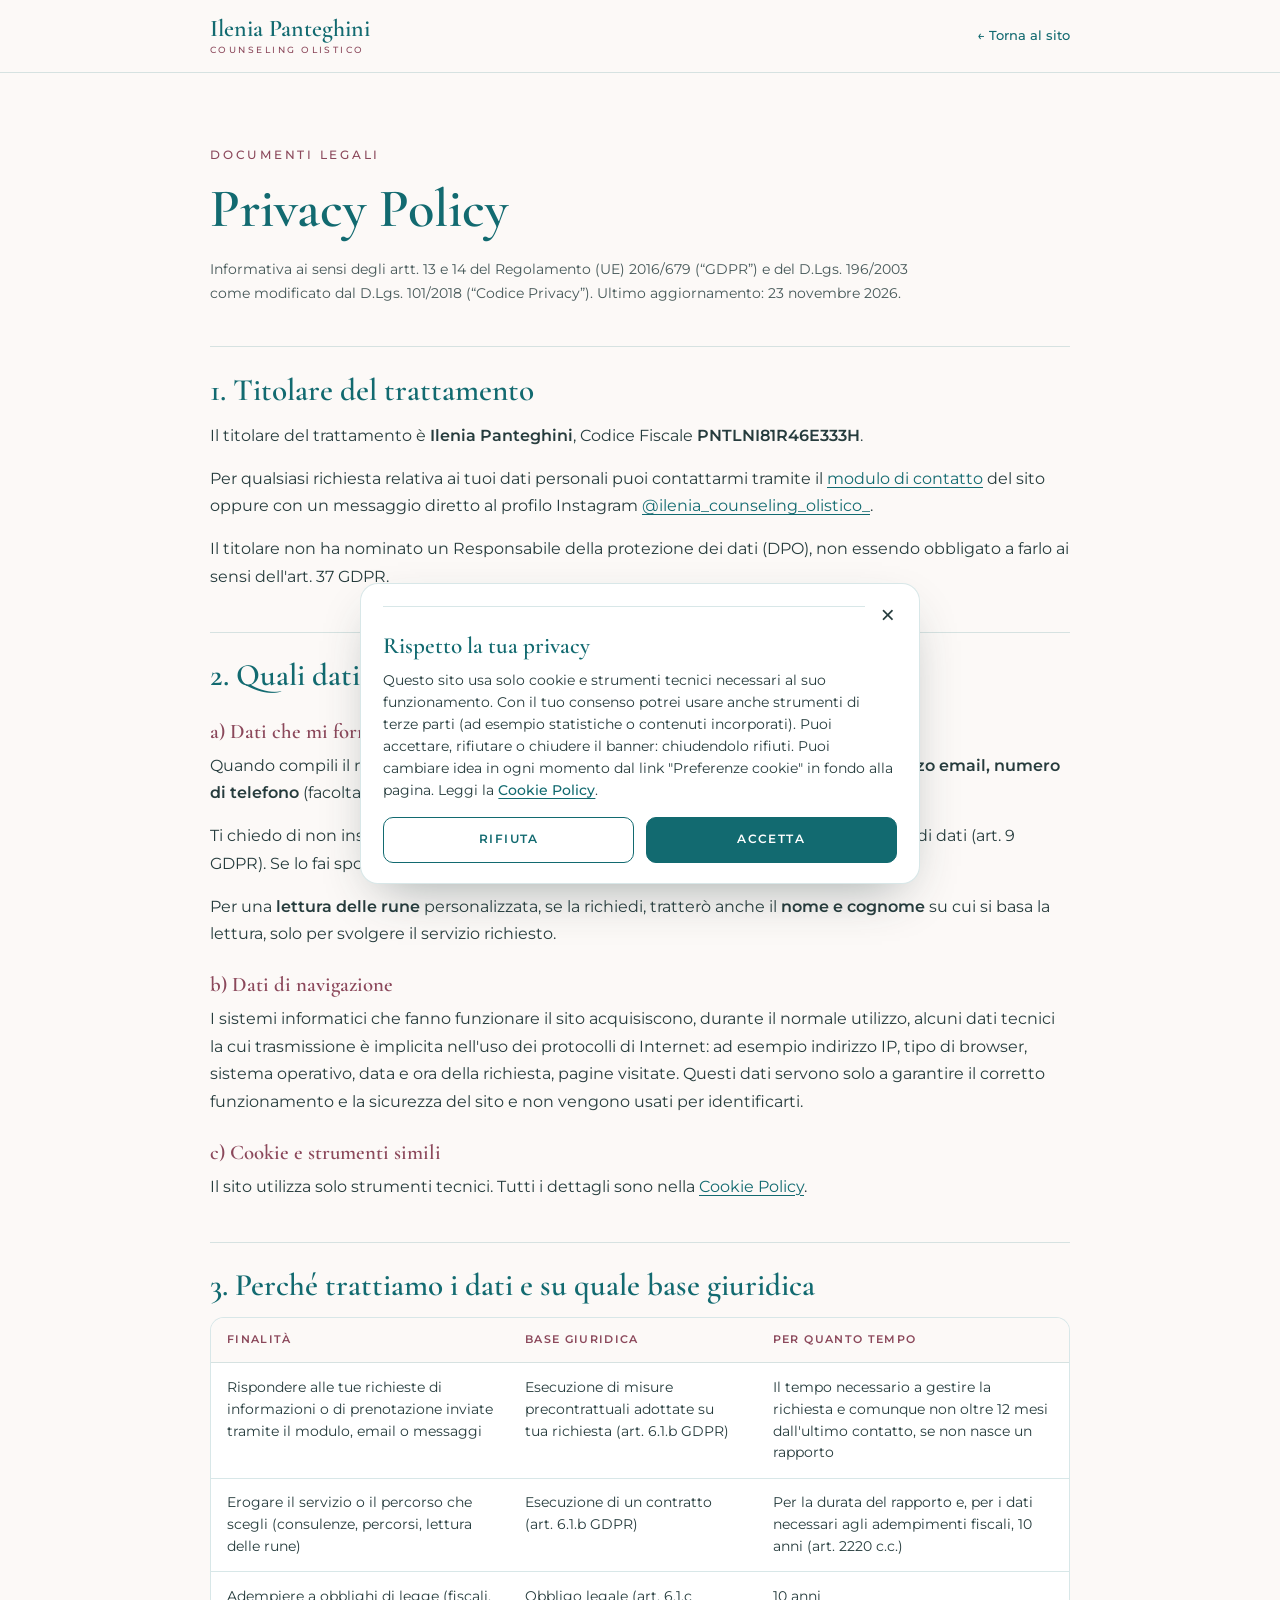
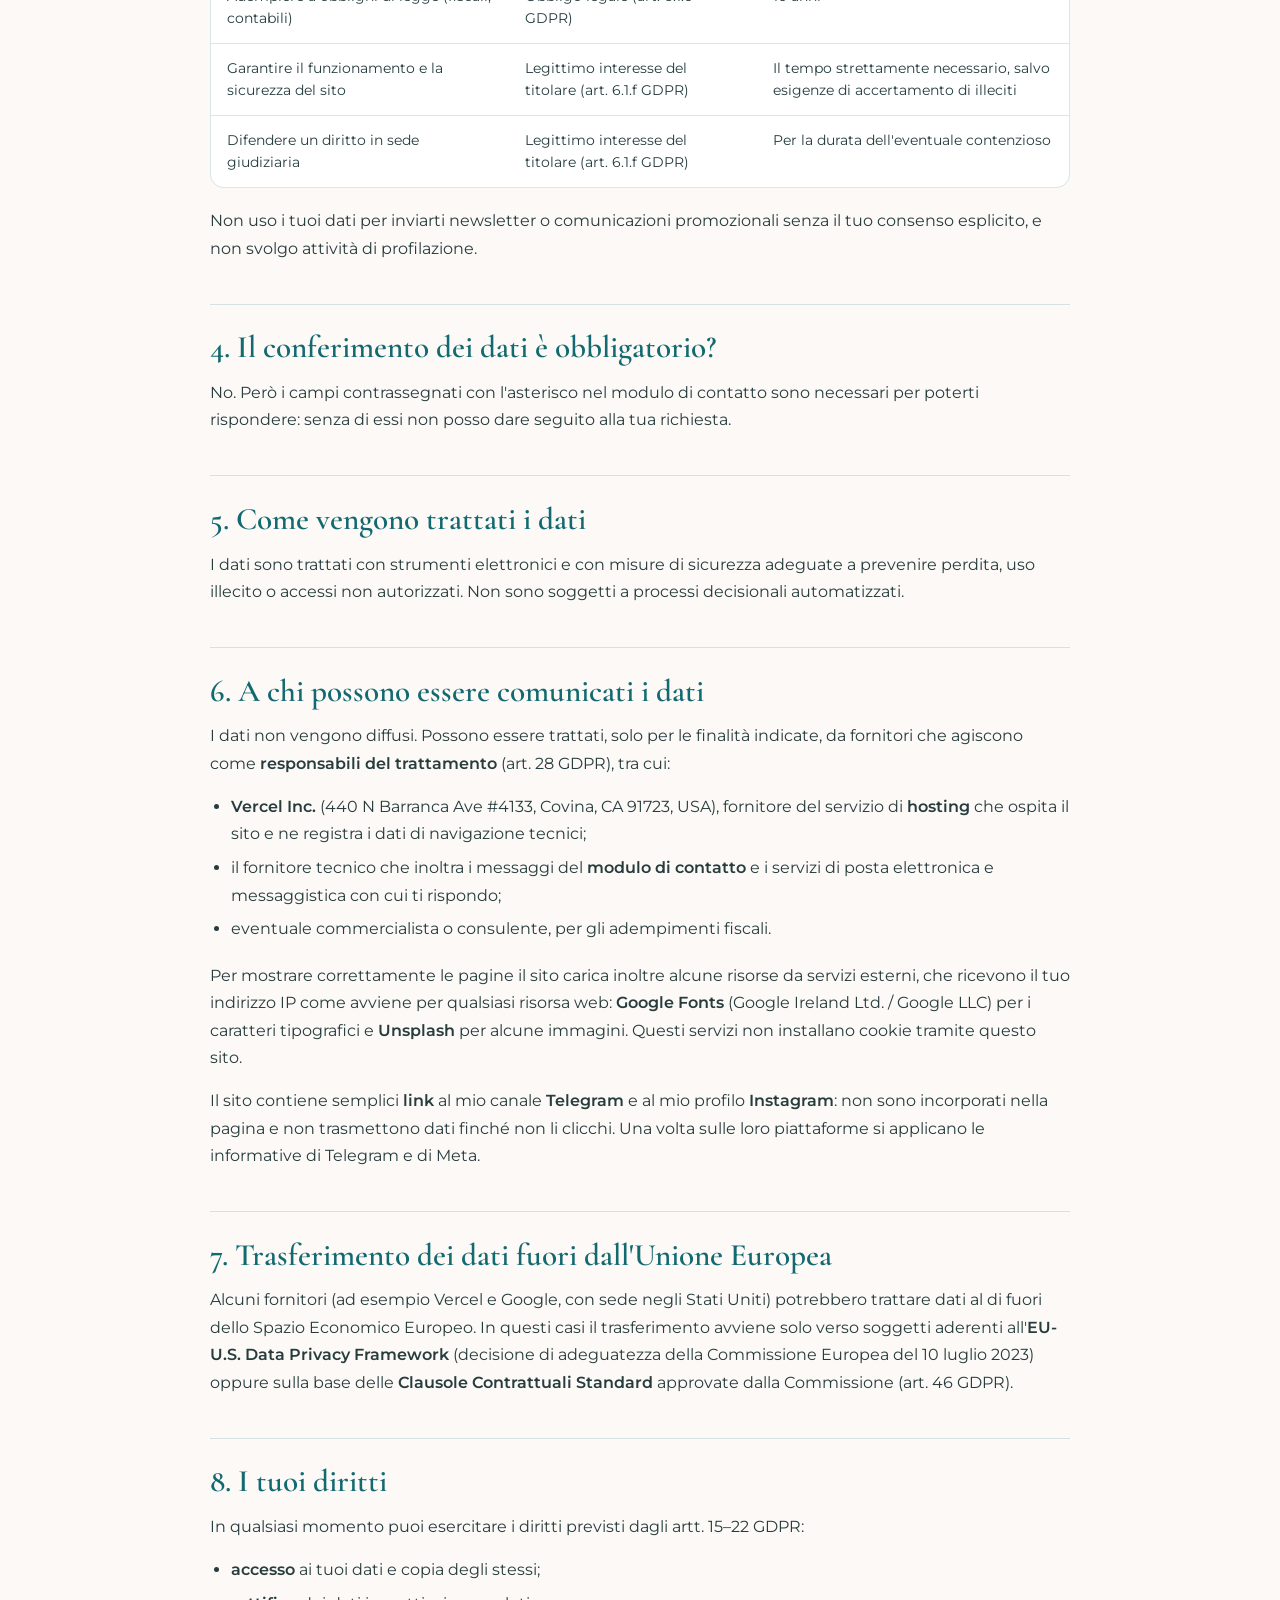
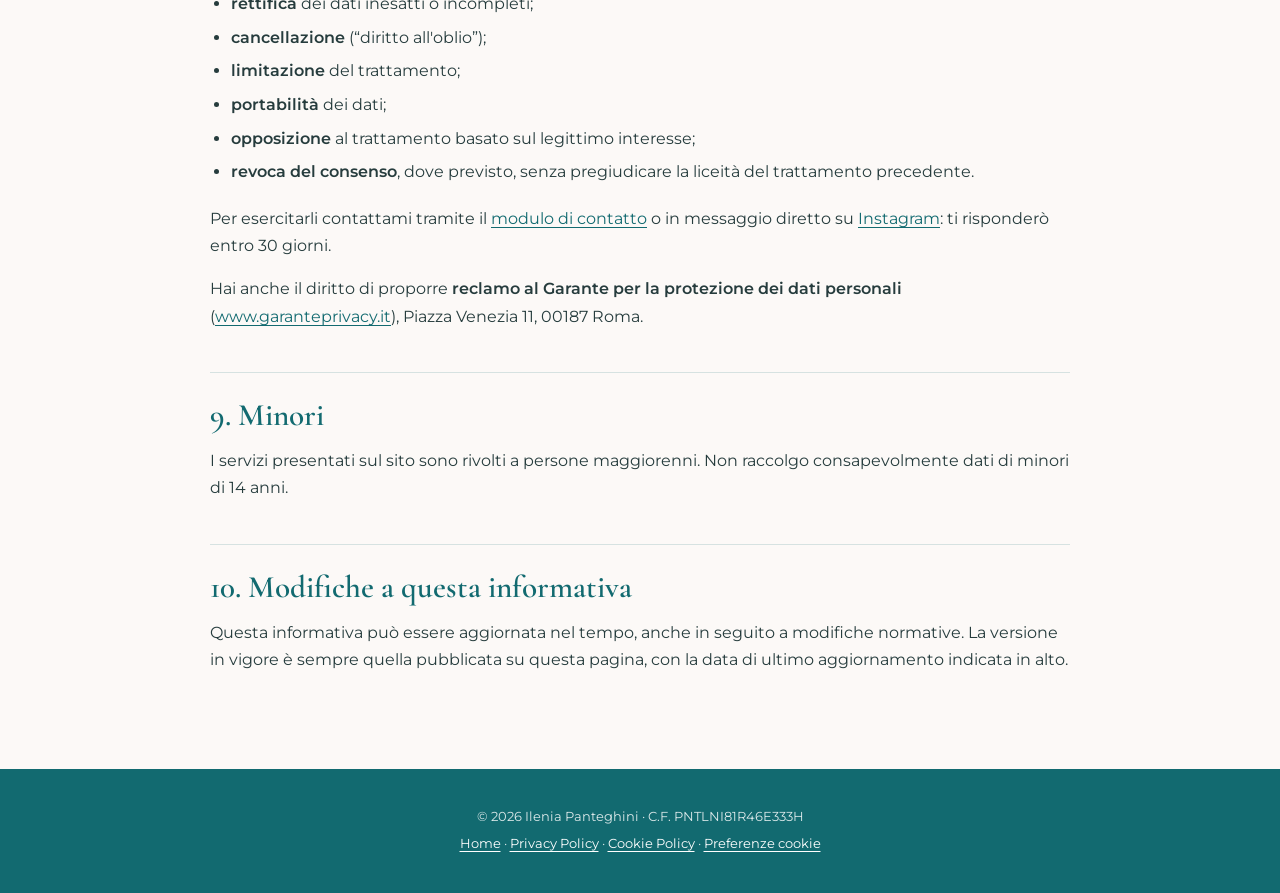
==== privacy-policy.html @ e809b04d "Nuovi servizi, video Storytime, sezione Telegram e documenti legali - Servizi riuniti in un'unica gr" ====
<!doctype html>
<html lang="it">
<head>
<meta charset="utf-8">
<meta name="viewport" content="width=device-width, initial-scale=1">
<title>Privacy Policy | Ilenia Panteghini</title>
<meta name="description" content="Informativa sul trattamento dei dati personali del sito di Ilenia Panteghini, ai sensi degli artt. 13 e 14 del Regolamento UE 2016/679 (GDPR).">
<meta name="robots" content="noindex, follow">
<meta name="theme-color" content="#126A70">
<link rel="preconnect" href="https://fonts.googleapis.com">
<link rel="preconnect" href="https://fonts.gstatic.com" crossorigin>
<link href="https://fonts.googleapis.com/css2?family=Cormorant+Garamond:wght@600&family=Montserrat:wght@400;500;600&display=swap" rel="stylesheet">
<link rel="stylesheet" href="legal.css">
</head>
<body>
<header class="lg-header">
  <div class="lg-wrap">
    <a class="lg-brand" href="index.html"><span>Ilenia Panteghini</span><small>Counseling olistico</small></a>
    <a class="lg-back" href="index.html">← Torna al sito</a>
  </div>
</header>

<main class="lg-wrap lg-main">
  <span class="lg-eyebrow">Documenti legali</span>
  <h1>Privacy Policy</h1>
  <p class="lg-meta">Informativa ai sensi degli artt. 13 e 14 del Regolamento (UE) 2016/679 (“GDPR”) e del D.Lgs. 196/2003 come modificato dal D.Lgs. 101/2018 (“Codice Privacy”). Ultimo aggiornamento: 23 novembre 2026.</p>

  <h2>1. Titolare del trattamento</h2>
  <p>Il titolare del trattamento è <strong>Ilenia Panteghini</strong>, Codice Fiscale <strong>PNTLNI81R46E333H</strong>.</p>
  <p>Per qualsiasi richiesta relativa ai tuoi dati personali puoi contattarmi tramite il <a href="index.html#contatti">modulo di contatto</a> del sito oppure con un messaggio diretto al profilo Instagram <a href="https://www.instagram.com/ilenia_counseling_olistico_/" target="_blank" rel="noopener">@ilenia_counseling_olistico_</a>.</p>
  <p>Il titolare non ha nominato un Responsabile della protezione dei dati (DPO), non essendo obbligato a farlo ai sensi dell'art. 37 GDPR.</p>

  <h2>2. Quali dati trattiamo</h2>
  <h3>a) Dati che mi fornisci tramite il modulo di contatto</h3>
  <p>Quando compili il modulo nella sezione “Contatti” tratto i dati che inserisci: <strong>nome, indirizzo email, numero di telefono</strong> (facoltativo), <strong>argomento della richiesta</strong> e il <strong>contenuto del messaggio</strong>.</p>
  <p>Ti chiedo di non inserire nel messaggio dati relativi alla salute o altre categorie particolari di dati (art. 9 GDPR). Se lo fai spontaneamente, saranno usati soltanto per rispondere alla tua richiesta.</p>
  <p>Per una <strong>lettura delle rune</strong> personalizzata, se la richiedi, tratterò anche il <strong>nome e cognome</strong> su cui si basa la lettura, solo per svolgere il servizio richiesto.</p>
  <h3>b) Dati di navigazione</h3>
  <p>I sistemi informatici che fanno funzionare il sito acquisiscono, durante il normale utilizzo, alcuni dati tecnici la cui trasmissione è implicita nell'uso dei protocolli di Internet: ad esempio indirizzo IP, tipo di browser, sistema operativo, data e ora della richiesta, pagine visitate. Questi dati servono solo a garantire il corretto funzionamento e la sicurezza del sito e non vengono usati per identificarti.</p>
  <h3>c) Cookie e strumenti simili</h3>
  <p>Il sito utilizza solo strumenti tecnici. Tutti i dettagli sono nella <a href="cookie-policy.html">Cookie Policy</a>.</p>

  <h2>3. Perché trattiamo i dati e su quale base giuridica</h2>
  <div class="lg-table" role="region" aria-label="Finalità e basi giuridiche" tabindex="0">
    <table>
      <thead><tr><th>Finalità</th><th>Base giuridica</th><th>Per quanto tempo</th></tr></thead>
      <tbody>
        <tr><td>Rispondere alle tue richieste di informazioni o di prenotazione inviate tramite il modulo, email o messaggi</td><td>Esecuzione di misure precontrattuali adottate su tua richiesta (art. 6.1.b GDPR)</td><td>Il tempo necessario a gestire la richiesta e comunque non oltre 12 mesi dall'ultimo contatto, se non nasce un rapporto</td></tr>
        <tr><td>Erogare il servizio o il percorso che scegli (consulenze, percorsi, lettura delle rune)</td><td>Esecuzione di un contratto (art. 6.1.b GDPR)</td><td>Per la durata del rapporto e, per i dati necessari agli adempimenti fiscali, 10 anni (art. 2220 c.c.)</td></tr>
        <tr><td>Adempiere a obblighi di legge (fiscali, contabili)</td><td>Obbligo legale (art. 6.1.c GDPR)</td><td>10 anni</td></tr>
        <tr><td>Garantire il funzionamento e la sicurezza del sito</td><td>Legittimo interesse del titolare (art. 6.1.f GDPR)</td><td>Il tempo strettamente necessario, salvo esigenze di accertamento di illeciti</td></tr>
        <tr><td>Difendere un diritto in sede giudiziaria</td><td>Legittimo interesse del titolare (art. 6.1.f GDPR)</td><td>Per la durata dell'eventuale contenzioso</td></tr>
      </tbody>
    </table>
  </div>
  <p>Non uso i tuoi dati per inviarti newsletter o comunicazioni promozionali senza il tuo consenso esplicito, e non svolgo attività di profilazione.</p>

  <h2>4. Il conferimento dei dati è obbligatorio?</h2>
  <p>No. Però i campi contrassegnati con l'asterisco nel modulo di contatto sono necessari per poterti rispondere: senza di essi non posso dare seguito alla tua richiesta.</p>

  <h2>5. Come vengono trattati i dati</h2>
  <p>I dati sono trattati con strumenti elettronici e con misure di sicurezza adeguate a prevenire perdita, uso illecito o accessi non autorizzati. Non sono soggetti a processi decisionali automatizzati.</p>

  <h2>6. A chi possono essere comunicati i dati</h2>
  <p>I dati non vengono diffusi. Possono essere trattati, solo per le finalità indicate, da fornitori che agiscono come <strong>responsabili del trattamento</strong> (art. 28 GDPR), tra cui:</p>
  <ul>
    <li><strong>Vercel Inc.</strong> (440 N Barranca Ave #4133, Covina, CA 91723, USA), fornitore del servizio di <strong>hosting</strong> che ospita il sito e ne registra i dati di navigazione tecnici;</li>
    <li>il fornitore tecnico che inoltra i messaggi del <strong>modulo di contatto</strong> e i servizi di posta elettronica e messaggistica con cui ti rispondo;</li>
    <li>eventuale commercialista o consulente, per gli adempimenti fiscali.</li>
  </ul>
  <p>Per mostrare correttamente le pagine il sito carica inoltre alcune risorse da servizi esterni, che ricevono il tuo indirizzo IP come avviene per qualsiasi risorsa web: <strong>Google Fonts</strong> (Google Ireland Ltd. / Google LLC) per i caratteri tipografici e <strong>Unsplash</strong> per alcune immagini. Questi servizi non installano cookie tramite questo sito.</p>
  <p>Il sito contiene semplici <strong>link</strong> al mio canale <strong>Telegram</strong> e al mio profilo <strong>Instagram</strong>: non sono incorporati nella pagina e non trasmettono dati finché non li clicchi. Una volta sulle loro piattaforme si applicano le informative di Telegram e di Meta.</p>

  <h2>7. Trasferimento dei dati fuori dall'Unione Europea</h2>
  <p>Alcuni fornitori (ad esempio Vercel e Google, con sede negli Stati Uniti) potrebbero trattare dati al di fuori dello Spazio Economico Europeo. In questi casi il trasferimento avviene solo verso soggetti aderenti all'<strong>EU-U.S. Data Privacy Framework</strong> (decisione di adeguatezza della Commissione Europea del 10 luglio 2023) oppure sulla base delle <strong>Clausole Contrattuali Standard</strong> approvate dalla Commissione (art. 46 GDPR).</p>

  <h2>8. I tuoi diritti</h2>
  <p>In qualsiasi momento puoi esercitare i diritti previsti dagli artt. 15–22 GDPR:</p>
  <ul>
    <li><strong>accesso</strong> ai tuoi dati e copia degli stessi;</li>
    <li><strong>rettifica</strong> dei dati inesatti o incompleti;</li>
    <li><strong>cancellazione</strong> (“diritto all'oblio”);</li>
    <li><strong>limitazione</strong> del trattamento;</li>
    <li><strong>portabilità</strong> dei dati;</li>
    <li><strong>opposizione</strong> al trattamento basato sul legittimo interesse;</li>
    <li><strong>revoca del consenso</strong>, dove previsto, senza pregiudicare la liceità del trattamento precedente.</li>
  </ul>
  <p>Per esercitarli contattami tramite il <a href="index.html#contatti">modulo di contatto</a> o in messaggio diretto su <a href="https://www.instagram.com/ilenia_counseling_olistico_/" target="_blank" rel="noopener">Instagram</a>: ti risponderò entro 30 giorni.</p>
  <p>Hai anche il diritto di proporre <strong>reclamo al Garante per la protezione dei dati personali</strong> (<a href="https://www.garanteprivacy.it" target="_blank" rel="noopener">www.garanteprivacy.it</a>), Piazza Venezia 11, 00187 Roma.</p>

  <h2>9. Minori</h2>
  <p>I servizi presentati sul sito sono rivolti a persone maggiorenni. Non raccolgo consapevolmente dati di minori di 14 anni.</p>

  <h2>10. Modifiche a questa informativa</h2>
  <p>Questa informativa può essere aggiornata nel tempo, anche in seguito a modifiche normative. La versione in vigore è sempre quella pubblicata su questa pagina, con la data di ultimo aggiornamento indicata in alto.</p>
</main>

<footer class="lg-footer">
  <div class="lg-wrap">
    <p>© <span id="year">2026</span> Ilenia Panteghini · C.F. PNTLNI81R46E333H</p>
    <p><a href="index.html">Home</a> · <a href="privacy-policy.html" aria-current="page">Privacy Policy</a> · <a href="cookie-policy.html">Cookie Policy</a> · <a href="#" data-cookie-prefs>Preferenze cookie</a></p>
  </div>
</footer>
<script>document.getElementById('year').textContent=new Date().getFullYear();</script>
<script src="cookie-banner.js" defer></script>
</body>
</html>
---- legal.css ----
/* Stile delle pagine legali (Privacy e Cookie Policy) */
:root{--teal:#126A70;--rose:#D78F9F;--blush:#F4DDE3;--rosewood:#8B485B;--ivory:#FCF9F7;--ink:#263C3D;--line:rgba(18,106,112,.16)}
*,*::before,*::after{box-sizing:border-box}
html{-webkit-text-size-adjust:100%}
body{margin:0;background:var(--ivory);color:var(--ink);font-family:"Montserrat",system-ui,-apple-system,"Segoe UI",sans-serif;font-size:.98rem;line-height:1.75;-webkit-font-smoothing:antialiased}
a{color:var(--teal);text-underline-offset:3px}
:focus-visible{outline:2px solid var(--teal);outline-offset:3px;border-radius:4px}
.lg-wrap{width:min(860px,100% - 32px);margin-inline:auto}
.lg-header{background:var(--ivory);border-bottom:1px solid var(--line);position:sticky;top:0;z-index:10}
.lg-header .lg-wrap{display:flex;align-items:center;justify-content:space-between;gap:1rem;min-height:72px}
.lg-brand{text-decoration:none;color:var(--teal);display:flex;flex-direction:column;line-height:1}
.lg-brand span{font-family:"Cormorant Garamond",Georgia,serif;font-weight:600;font-size:1.5rem}
.lg-brand small{font-size:.55rem;font-weight:500;letter-spacing:.28em;text-transform:uppercase;color:var(--rosewood);margin-top:.35rem}
.lg-back{font-size:.8rem;font-weight:500;text-decoration:none;white-space:nowrap}
.lg-back:hover{text-decoration:underline}
.lg-main{padding:clamp(2.5rem,7vw,4.5rem) 0 clamp(3rem,8vw,5rem)}
.lg-eyebrow{display:block;font-size:.72rem;font-weight:500;letter-spacing:.24em;text-transform:uppercase;color:var(--rosewood);margin-bottom:.8rem}
h1,h2,h3{font-family:"Cormorant Garamond",Georgia,serif;font-weight:600;color:var(--teal);line-height:1.15;margin:0}
h1{font-size:clamp(2.4rem,6vw,3.4rem);margin-bottom:1rem}
h2{font-size:clamp(1.55rem,3.4vw,1.95rem);margin:2.6rem 0 .8rem;padding-top:1.6rem;border-top:1px solid var(--line)}
h3{font-size:1.3rem;margin:1.6rem 0 .5rem;color:var(--rosewood)}
p{margin:0 0 1em}
ul{margin:0 0 1.2em;padding-left:1.3rem}
li{margin-bottom:.4em}
strong{font-weight:600}
code{font-size:.88em;background:var(--blush);padding:.1em .4em;border-radius:5px}
mark{background:#FFF1B8;color:var(--ink);padding:0 .25em;border-radius:3px}
.lg-meta{font-size:.86rem;opacity:.85;max-width:720px}
.lg-table{overflow-x:auto;margin:0 0 1.2rem;border:1px solid var(--line);border-radius:14px;background:#fff}
table{width:100%;border-collapse:collapse;font-size:.88rem;line-height:1.55;min-width:560px}
th,td{text-align:left;vertical-align:top;padding:.85rem 1rem;border-bottom:1px solid var(--line)}
th{font-size:.7rem;font-weight:600;letter-spacing:.12em;text-transform:uppercase;color:var(--rosewood);background:var(--ivory)}
tr:last-child td{border-bottom:0}
.lg-footer{background:var(--teal);color:rgba(255,255,255,.85);padding:2rem 0;text-align:center;font-size:.8rem}
.lg-footer p{margin:.3rem 0}
.lg-footer a{color:#fff}
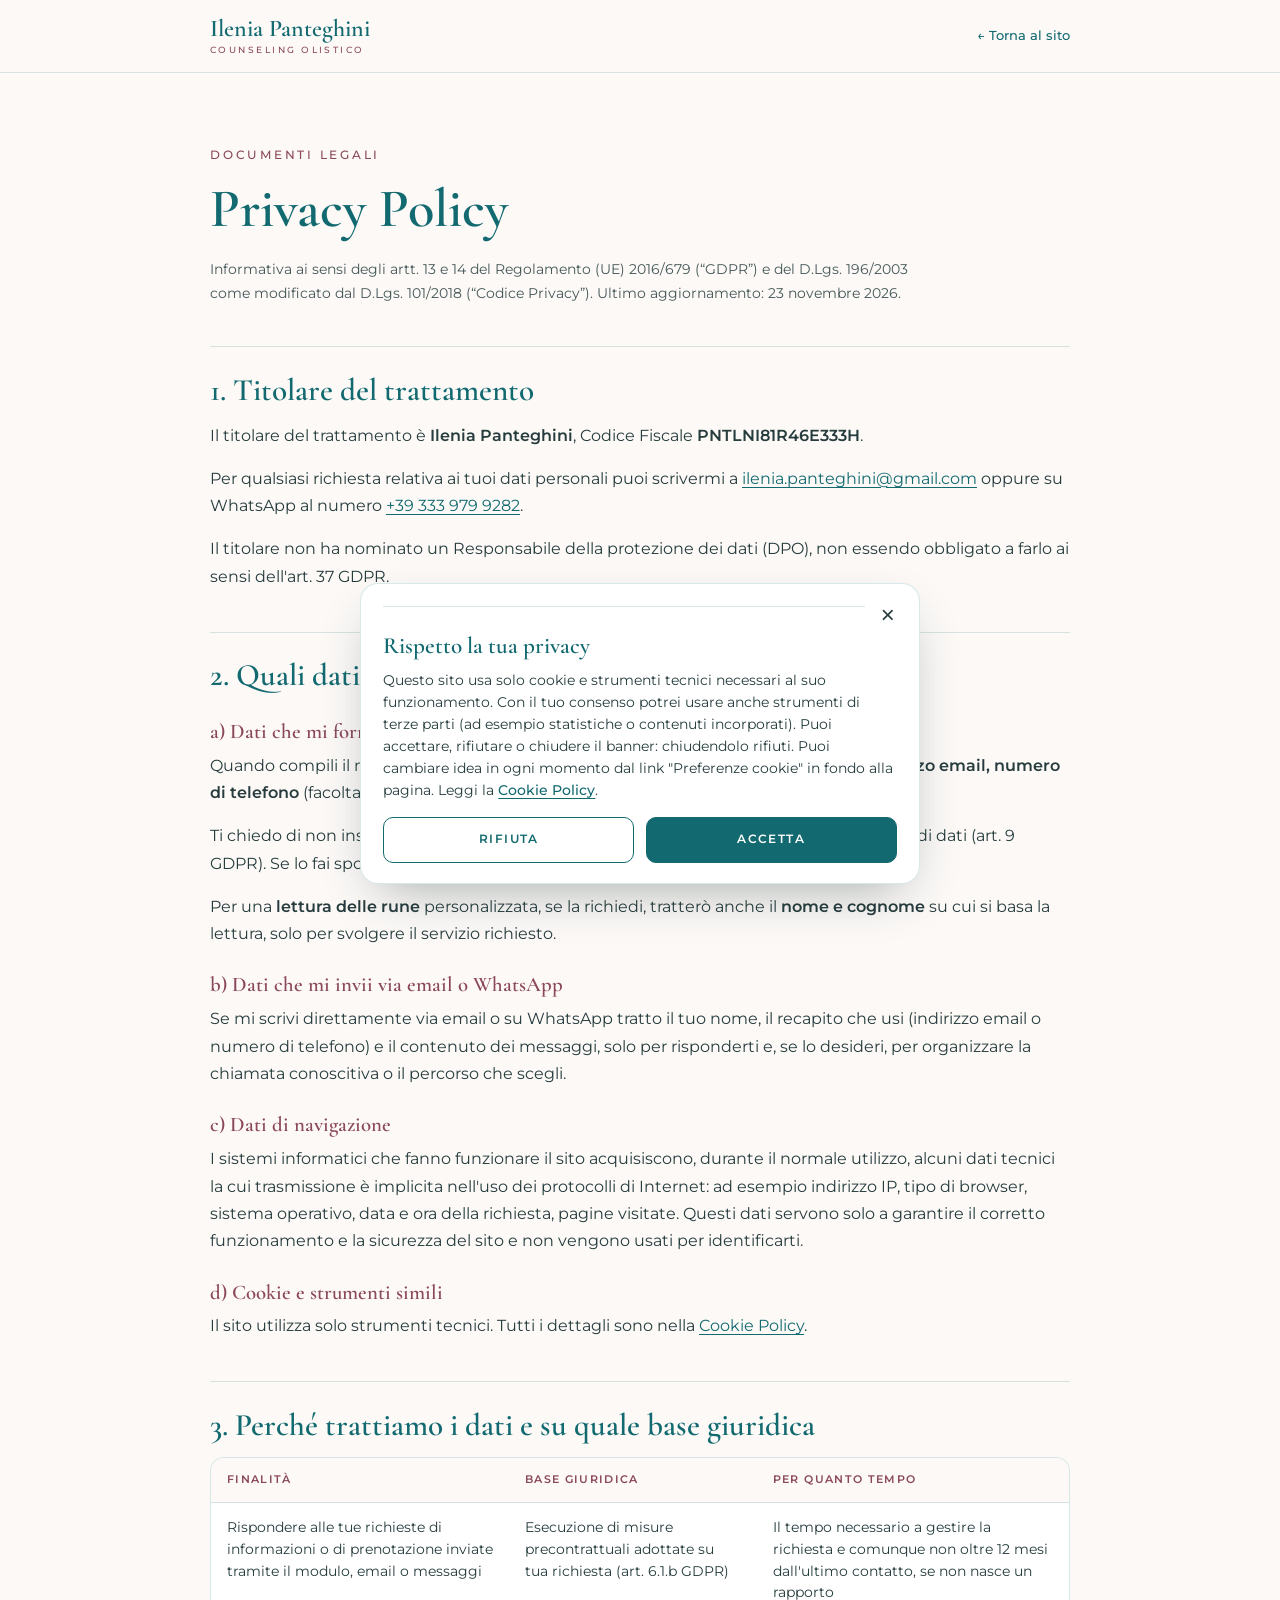
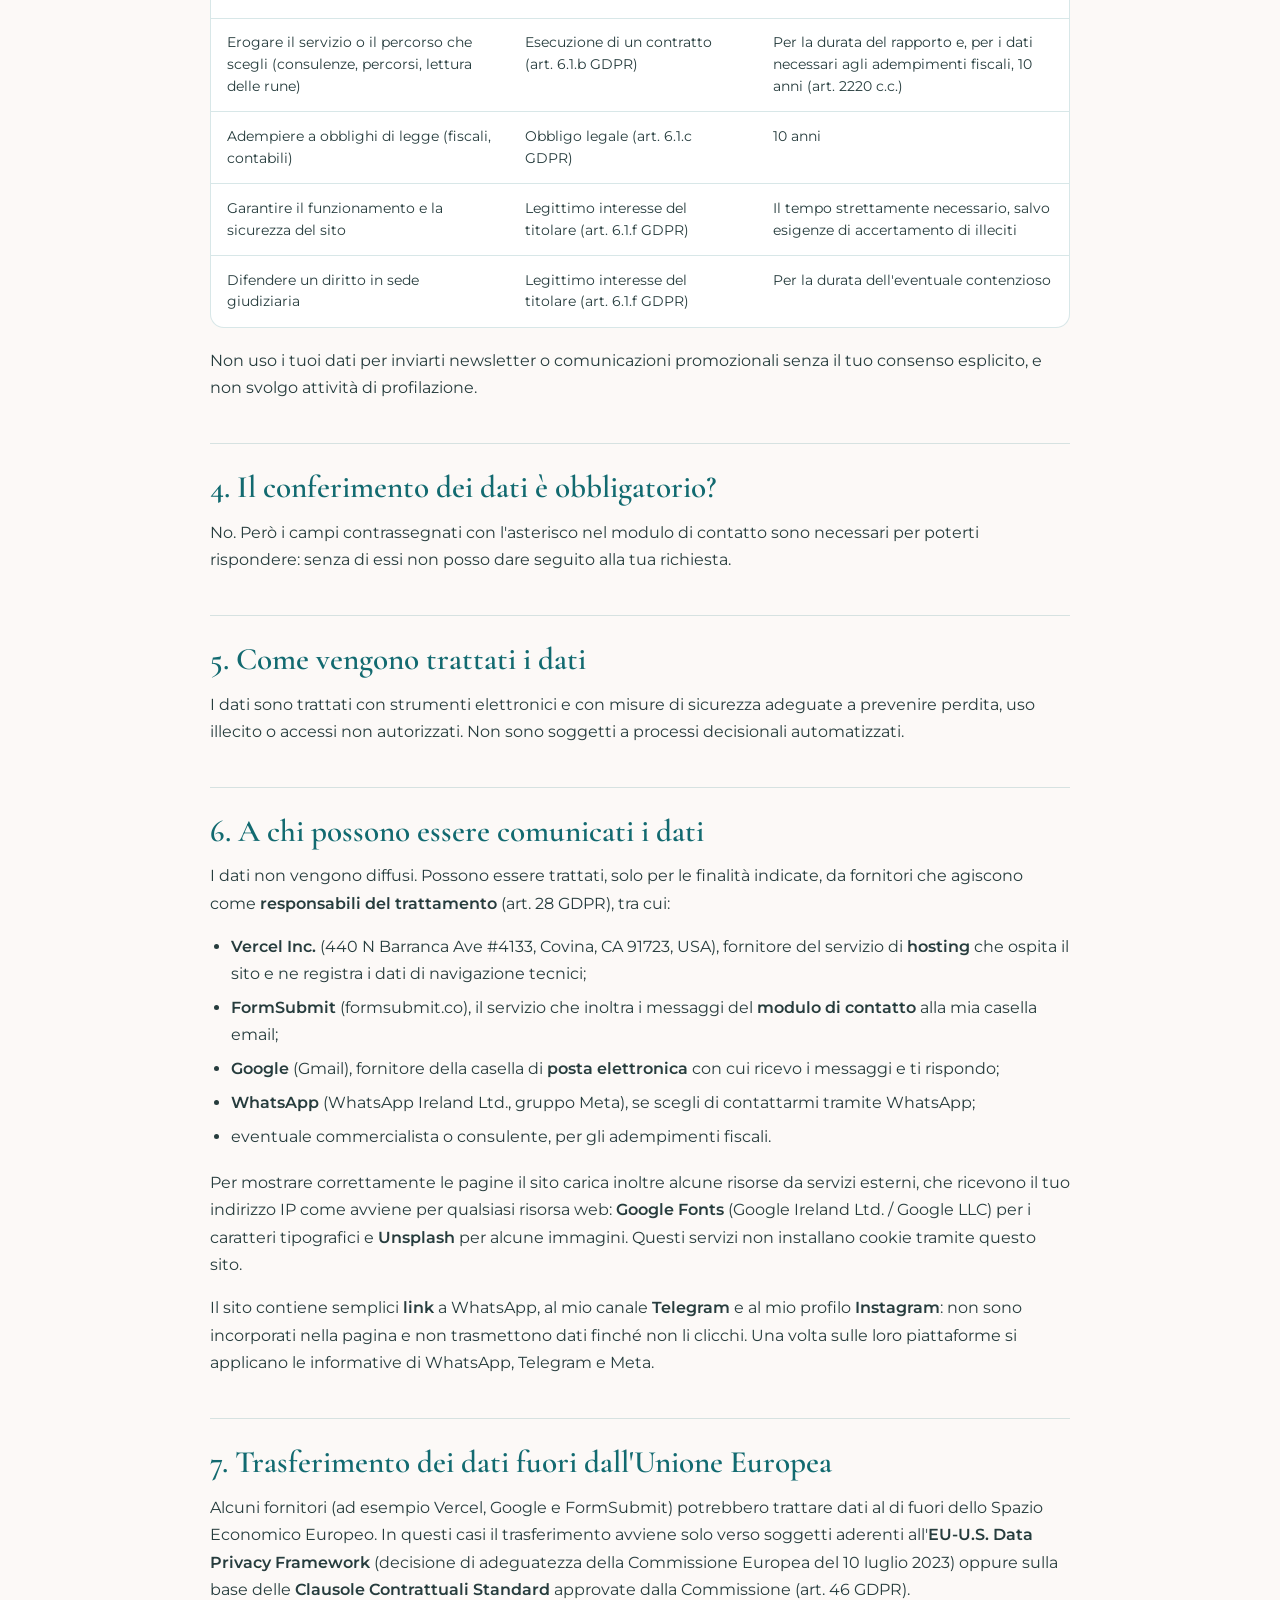
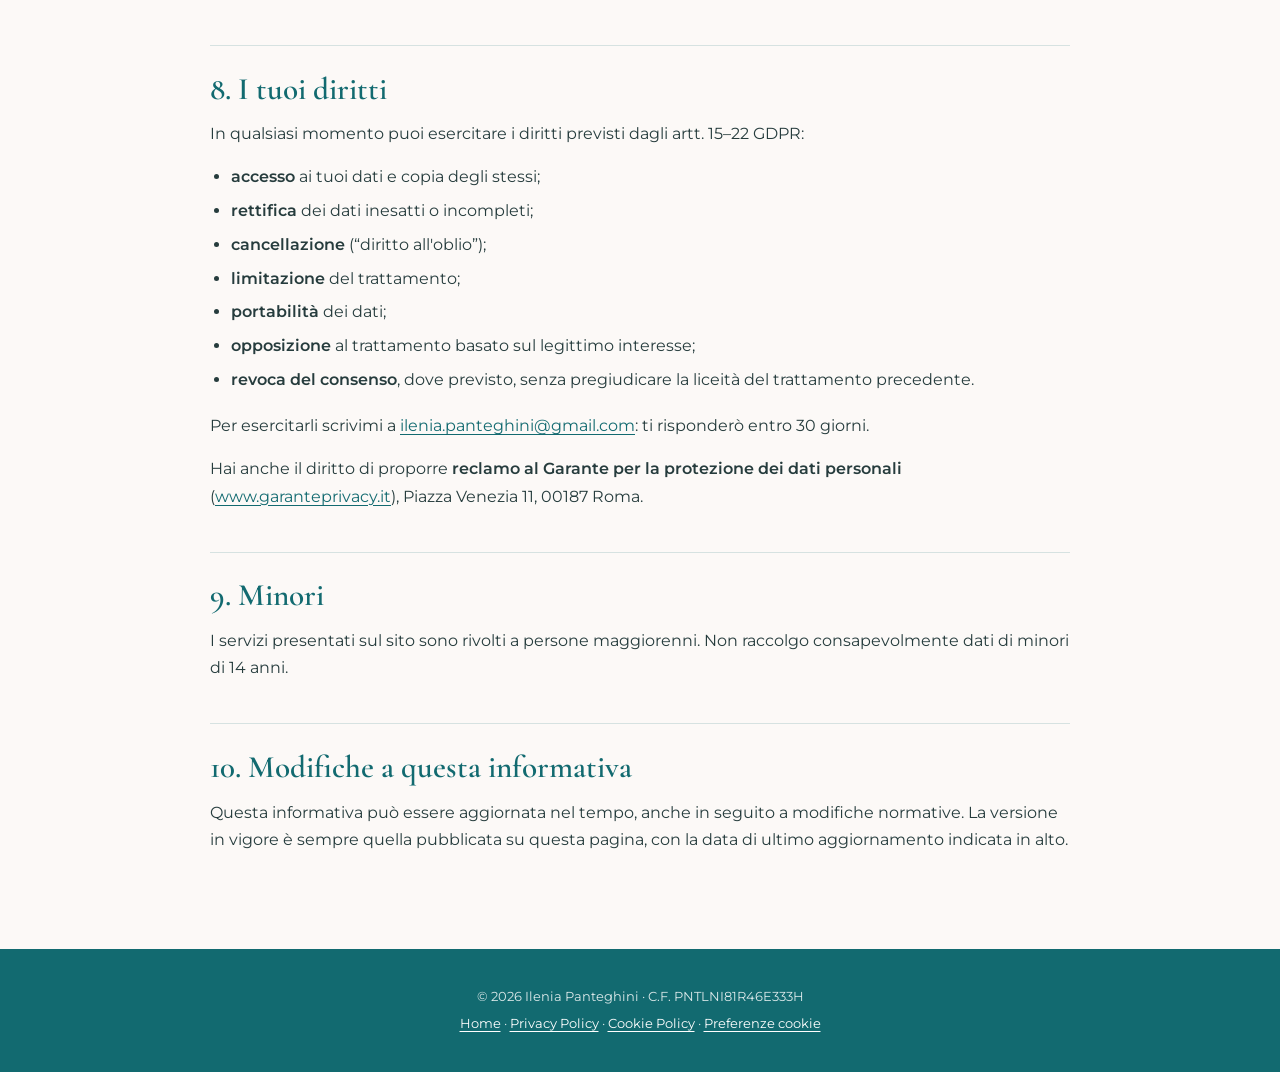
==== commit 6707424e: "Modulo collegato alla mail, WhatsApp e FAQ sui percorsi sperimentati - Modulo contatti inviato a ile" ====
--- a/privacy-policy.html
+++ b/privacy-policy.html
@@ -27,7 +27,7 @@
 
   <h2>1. Titolare del trattamento</h2>
   <p>Il titolare del trattamento è <strong>Ilenia Panteghini</strong>, Codice Fiscale <strong>PNTLNI81R46E333H</strong>.</p>
-  <p>Per qualsiasi richiesta relativa ai tuoi dati personali puoi contattarmi tramite il <a href="index.html#contatti">modulo di contatto</a> del sito oppure con un messaggio diretto al profilo Instagram <a href="https://www.instagram.com/ilenia_counseling_olistico_/" target="_blank" rel="noopener">@ilenia_counseling_olistico_</a>.</p>
+  <p>Per qualsiasi richiesta relativa ai tuoi dati personali puoi scrivermi a <a href="mailto:ilenia.panteghini@gmail.com">ilenia.panteghini@gmail.com</a> oppure su WhatsApp al numero <a href="https://wa.me/393339799282" target="_blank" rel="noopener">+39 333 979 9282</a>.</p>
   <p>Il titolare non ha nominato un Responsabile della protezione dei dati (DPO), non essendo obbligato a farlo ai sensi dell'art. 37 GDPR.</p>
 
   <h2>2. Quali dati trattiamo</h2>
@@ -35,9 +35,11 @@
   <p>Quando compili il modulo nella sezione “Contatti” tratto i dati che inserisci: <strong>nome, indirizzo email, numero di telefono</strong> (facoltativo), <strong>argomento della richiesta</strong> e il <strong>contenuto del messaggio</strong>.</p>
   <p>Ti chiedo di non inserire nel messaggio dati relativi alla salute o altre categorie particolari di dati (art. 9 GDPR). Se lo fai spontaneamente, saranno usati soltanto per rispondere alla tua richiesta.</p>
   <p>Per una <strong>lettura delle rune</strong> personalizzata, se la richiedi, tratterò anche il <strong>nome e cognome</strong> su cui si basa la lettura, solo per svolgere il servizio richiesto.</p>
-  <h3>b) Dati di navigazione</h3>
+  <h3>b) Dati che mi invii via email o WhatsApp</h3>
+  <p>Se mi scrivi direttamente via email o su WhatsApp tratto il tuo nome, il recapito che usi (indirizzo email o numero di telefono) e il contenuto dei messaggi, solo per risponderti e, se lo desideri, per organizzare la chiamata conoscitiva o il percorso che scegli.</p>
+  <h3>c) Dati di navigazione</h3>
   <p>I sistemi informatici che fanno funzionare il sito acquisiscono, durante il normale utilizzo, alcuni dati tecnici la cui trasmissione è implicita nell'uso dei protocolli di Internet: ad esempio indirizzo IP, tipo di browser, sistema operativo, data e ora della richiesta, pagine visitate. Questi dati servono solo a garantire il corretto funzionamento e la sicurezza del sito e non vengono usati per identificarti.</p>
-  <h3>c) Cookie e strumenti simili</h3>
+  <h3>d) Cookie e strumenti simili</h3>
   <p>Il sito utilizza solo strumenti tecnici. Tutti i dettagli sono nella <a href="cookie-policy.html">Cookie Policy</a>.</p>
 
   <h2>3. Perché trattiamo i dati e su quale base giuridica</h2>
@@ -65,14 +67,16 @@
   <p>I dati non vengono diffusi. Possono essere trattati, solo per le finalità indicate, da fornitori che agiscono come <strong>responsabili del trattamento</strong> (art. 28 GDPR), tra cui:</p>
   <ul>
     <li><strong>Vercel Inc.</strong> (440 N Barranca Ave #4133, Covina, CA 91723, USA), fornitore del servizio di <strong>hosting</strong> che ospita il sito e ne registra i dati di navigazione tecnici;</li>
-    <li>il fornitore tecnico che inoltra i messaggi del <strong>modulo di contatto</strong> e i servizi di posta elettronica e messaggistica con cui ti rispondo;</li>
+    <li><strong>FormSubmit</strong> (formsubmit.co), il servizio che inoltra i messaggi del <strong>modulo di contatto</strong> alla mia casella email;</li>
+    <li><strong>Google</strong> (Gmail), fornitore della casella di <strong>posta elettronica</strong> con cui ricevo i messaggi e ti rispondo;</li>
+    <li><strong>WhatsApp</strong> (WhatsApp Ireland Ltd., gruppo Meta), se scegli di contattarmi tramite WhatsApp;</li>
     <li>eventuale commercialista o consulente, per gli adempimenti fiscali.</li>
   </ul>
   <p>Per mostrare correttamente le pagine il sito carica inoltre alcune risorse da servizi esterni, che ricevono il tuo indirizzo IP come avviene per qualsiasi risorsa web: <strong>Google Fonts</strong> (Google Ireland Ltd. / Google LLC) per i caratteri tipografici e <strong>Unsplash</strong> per alcune immagini. Questi servizi non installano cookie tramite questo sito.</p>
-  <p>Il sito contiene semplici <strong>link</strong> al mio canale <strong>Telegram</strong> e al mio profilo <strong>Instagram</strong>: non sono incorporati nella pagina e non trasmettono dati finché non li clicchi. Una volta sulle loro piattaforme si applicano le informative di Telegram e di Meta.</p>
+  <p>Il sito contiene semplici <strong>link</strong> a WhatsApp, al mio canale <strong>Telegram</strong> e al mio profilo <strong>Instagram</strong>: non sono incorporati nella pagina e non trasmettono dati finché non li clicchi. Una volta sulle loro piattaforme si applicano le informative di WhatsApp, Telegram e Meta.</p>
 
   <h2>7. Trasferimento dei dati fuori dall'Unione Europea</h2>
-  <p>Alcuni fornitori (ad esempio Vercel e Google, con sede negli Stati Uniti) potrebbero trattare dati al di fuori dello Spazio Economico Europeo. In questi casi il trasferimento avviene solo verso soggetti aderenti all'<strong>EU-U.S. Data Privacy Framework</strong> (decisione di adeguatezza della Commissione Europea del 10 luglio 2023) oppure sulla base delle <strong>Clausole Contrattuali Standard</strong> approvate dalla Commissione (art. 46 GDPR).</p>
+  <p>Alcuni fornitori (ad esempio Vercel, Google e FormSubmit) potrebbero trattare dati al di fuori dello Spazio Economico Europeo. In questi casi il trasferimento avviene solo verso soggetti aderenti all'<strong>EU-U.S. Data Privacy Framework</strong> (decisione di adeguatezza della Commissione Europea del 10 luglio 2023) oppure sulla base delle <strong>Clausole Contrattuali Standard</strong> approvate dalla Commissione (art. 46 GDPR).</p>
 
   <h2>8. I tuoi diritti</h2>
   <p>In qualsiasi momento puoi esercitare i diritti previsti dagli artt. 15–22 GDPR:</p>
@@ -85,7 +89,7 @@
     <li><strong>opposizione</strong> al trattamento basato sul legittimo interesse;</li>
     <li><strong>revoca del consenso</strong>, dove previsto, senza pregiudicare la liceità del trattamento precedente.</li>
   </ul>
-  <p>Per esercitarli contattami tramite il <a href="index.html#contatti">modulo di contatto</a> o in messaggio diretto su <a href="https://www.instagram.com/ilenia_counseling_olistico_/" target="_blank" rel="noopener">Instagram</a>: ti risponderò entro 30 giorni.</p>
+  <p>Per esercitarli scrivimi a <a href="mailto:ilenia.panteghini@gmail.com">ilenia.panteghini@gmail.com</a>: ti risponderò entro 30 giorni.</p>
   <p>Hai anche il diritto di proporre <strong>reclamo al Garante per la protezione dei dati personali</strong> (<a href="https://www.garanteprivacy.it" target="_blank" rel="noopener">www.garanteprivacy.it</a>), Piazza Venezia 11, 00187 Roma.</p>
 
   <h2>9. Minori</h2>
